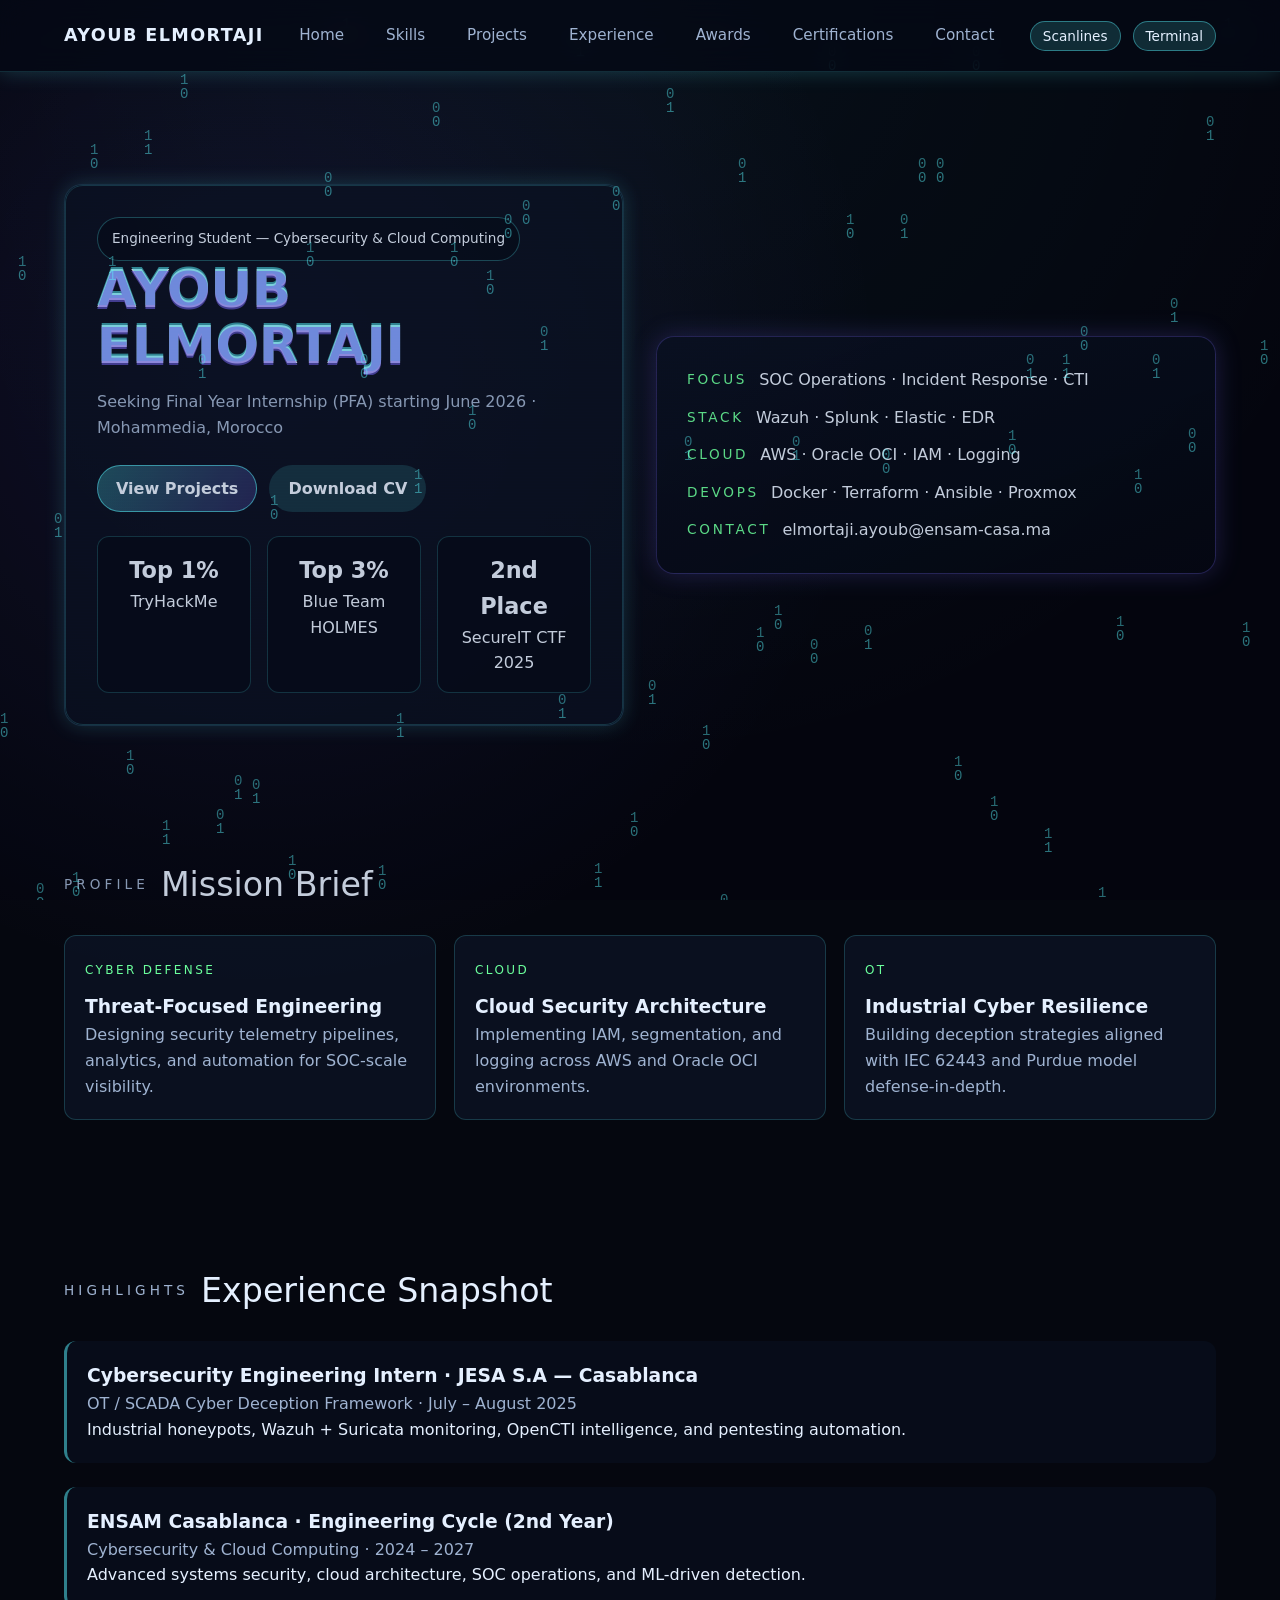
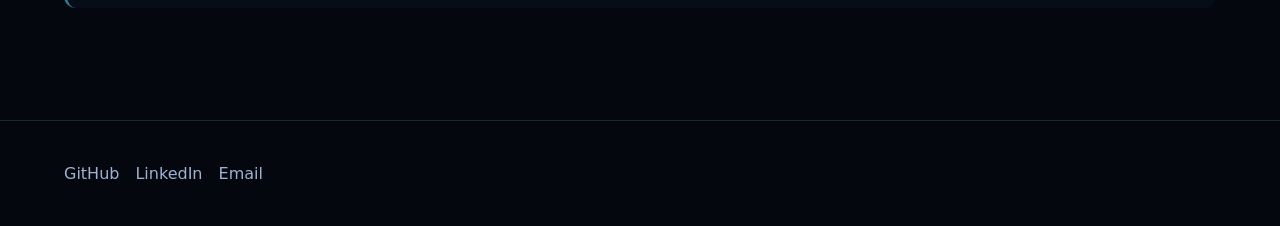
==== index.html @ a6d37e31 "Add cybersecurity portfolio site" ====
<!-- README: Cybersecurity & Cloud Computing portfolio for Ayoub ELMORTAJI. Open this file directly in your browser. -->
<!DOCTYPE html>
<html lang="en">
<head>
  <meta charset="UTF-8">
  <meta name="viewport" content="width=device-width, initial-scale=1.0">
  <meta name="description" content="Ayoub ELMORTAJI — Cybersecurity & Cloud Computing portfolio. SOC, cloud, and security engineering projects.">
  <meta name="keywords" content="cybersecurity, cloud computing, SOC, SIEM, OT, SCADA, portfolio">
  <meta name="author" content="Ayoub ELMORTAJI">
  <title>Ayoub ELMORTAJI | Cybersecurity & Cloud Computing</title>
  <link rel="stylesheet" href="assets/css/style.css">
</head>
<body>
  <a class="skip-link" href="#main">Skip to content</a>
  <canvas class="canvas-layer" data-canvas aria-hidden="true"></canvas>
  <div class="scanlines" aria-hidden="true"></div>

  <header class="navbar">
    <div class="brand">Ayoub ELMORTAJI</div>
    <nav aria-label="Primary">
      <div class="nav-links">
        <a href="index.html">Home</a>
        <a href="skills.html">Skills</a>
        <a href="projects.html">Projects</a>
        <a href="experience.html">Experience</a>
        <a href="awards.html">Awards</a>
        <a href="certifications.html">Certifications</a>
        <a href="contact.html">Contact</a>
      </div>
    </nav>
    <div class="nav-actions">
      <button class="toggle" type="button" data-scanlines-toggle aria-label="Toggle scanlines">Scanlines</button>
      <button class="toggle" type="button" data-terminal-toggle aria-label="Toggle terminal mode">Terminal</button>
    </div>
  </header>

  <main id="main">
    <section class="container hero">
      <div class="hero-card">
        <p class="badge">Engineering Student — Cybersecurity & Cloud Computing</p>
        <h1 class="hero-title glitch" data-text="Ayoub ELMORTAJI">Ayoub ELMORTAJI</h1>
        <p class="hero-subtitle">Seeking Final Year Internship (PFA) starting June 2026 · Mohammedia, Morocco</p>
        <div class="cta-group">
          <a class="btn primary" href="projects.html">View Projects</a>
          <a class="btn" href="cv.pdf" download>Download CV</a>
        </div>
        <div class="hero-metrics">
          <div class="metric">
            <h3>Top 1%</h3>
            <p>TryHackMe</p>
          </div>
          <div class="metric">
            <h3>Top 3%</h3>
            <p>Blue Team HOLMES</p>
          </div>
          <div class="metric">
            <h3>2nd Place</h3>
            <p>SecureIT CTF 2025</p>
          </div>
        </div>
      </div>
      <div class="hero-visual">
        <ul>
          <li><span>FOCUS</span> SOC Operations · Incident Response · CTI</li>
          <li><span>STACK</span> Wazuh · Splunk · Elastic · EDR</li>
          <li><span>CLOUD</span> AWS · Oracle OCI · IAM · Logging</li>
          <li><span>DEVOPS</span> Docker · Terraform · Ansible · Proxmox</li>
          <li><span>CONTACT</span> elmortaji.ayoub@ensam-casa.ma</li>
        </ul>
      </div>
    </section>

    <section class="section">
      <div class="container">
        <div class="section-title"><span>Profile</span> Mission Brief</div>
        <div class="card-grid">
          <article class="card">
            <div class="tag">Cyber Defense</div>
            <h3>Threat-Focused Engineering</h3>
            <p class="muted">Designing security telemetry pipelines, analytics, and automation for SOC-scale visibility.</p>
          </article>
          <article class="card">
            <div class="tag">Cloud</div>
            <h3>Cloud Security Architecture</h3>
            <p class="muted">Implementing IAM, segmentation, and logging across AWS and Oracle OCI environments.</p>
          </article>
          <article class="card">
            <div class="tag">OT</div>
            <h3>Industrial Cyber Resilience</h3>
            <p class="muted">Building deception strategies aligned with IEC 62443 and Purdue model defense-in-depth.</p>
          </article>
        </div>
      </div>
    </section>

    <section class="section">
      <div class="container">
        <div class="section-title"><span>Highlights</span> Experience Snapshot</div>
        <div class="timeline">
          <div class="timeline-item">
            <h3>Cybersecurity Engineering Intern · JESA S.A — Casablanca</h3>
            <p class="muted">OT / SCADA Cyber Deception Framework · July – August 2025</p>
            <p>Industrial honeypots, Wazuh + Suricata monitoring, OpenCTI intelligence, and pentesting automation.</p>
          </div>
          <div class="timeline-item">
            <h3>ENSAM Casablanca · Engineering Cycle (2nd Year)</h3>
            <p class="muted">Cybersecurity & Cloud Computing · 2024 – 2027</p>
            <p>Advanced systems security, cloud architecture, SOC operations, and ML-driven detection.</p>
          </div>
        </div>
      </div>
    </section>
  </main>

  <footer class="footer">
    <div class="container footer-links">
      <a href="https://github.com/AyoubElmortaji" target="_blank" rel="noreferrer">GitHub</a>
      <a href="https://www.linkedin.com/in/ayoub-elmortaji-805ab1250" target="_blank" rel="noreferrer">LinkedIn</a>
      <a href="mailto:elmortaji.ayoub@ensam-casa.ma">Email</a>
    </div>
  </footer>

  <div class="terminal-overlay" role="dialog" aria-label="Terminal mode">
    <div class="terminal-header">
      Terminal Mode
      <span>ESC</span>
    </div>
    <div class="terminal-body" data-terminal-body></div>
    <div class="terminal-input">
      <span>&gt;</span>
      <input type="text" data-terminal-input aria-label="Terminal input" placeholder="Type a command">
    </div>
  </div>

  <div class="palette" role="dialog" aria-label="Command palette">
    <div class="palette-panel">
      <input type="text" data-palette-input placeholder="Type to navigate..." aria-label="Command palette input">
      <div class="palette-results" data-palette-results></div>
    </div>
  </div>

  <script src="assets/js/main.js"></script>
</body>
</html>
---- assets/css/style.css ----
:root {
  --bg: #05070f;
  --bg-alt: #0a1222;
  --card: rgba(12, 20, 38, 0.75);
  --border: rgba(96, 212, 255, 0.2);
  --text: #e5f0ff;
  --muted: #9fb3d1;
  --cyan: #58f6ff;
  --green: #6bff9c;
  --violet: #7a6cff;
  --shadow: 0 0 20px rgba(88, 246, 255, 0.2);
  --radius-lg: 18px;
  --radius-md: 12px;
  --radius-sm: 8px;
  --nav-height: 72px;
}

* {
  box-sizing: border-box;
  margin: 0;
  padding: 0;
}

html {
  scroll-behavior: smooth;
}

body {
  font-family: system-ui, -apple-system, BlinkMacSystemFont, "Segoe UI", sans-serif;
  background: radial-gradient(circle at top, rgba(88, 246, 255, 0.05), transparent 40%),
    radial-gradient(circle at 20% 20%, rgba(122, 108, 255, 0.12), transparent 35%),
    var(--bg);
  color: var(--text);
  min-height: 100vh;
  line-height: 1.6;
}

img {
  max-width: 100%;
  display: block;
}

a {
  color: inherit;
  text-decoration: none;
}

ul {
  list-style: none;
}

button,
input,
textarea {
  font-family: inherit;
  color: inherit;
}

.skip-link {
  position: absolute;
  left: -999px;
  top: auto;
  width: 1px;
  height: 1px;
  overflow: hidden;
}

.skip-link:focus {
  left: 16px;
  top: 16px;
  width: auto;
  height: auto;
  padding: 8px 12px;
  background: var(--cyan);
  color: #02151d;
  border-radius: var(--radius-sm);
  z-index: 1000;
}

.navbar {
  position: fixed;
  top: 0;
  left: 0;
  right: 0;
  height: var(--nav-height);
  display: flex;
  align-items: center;
  justify-content: space-between;
  padding: 0 5vw;
  backdrop-filter: blur(14px);
  background: rgba(5, 9, 20, 0.75);
  border-bottom: 1px solid rgba(88, 246, 255, 0.15);
  z-index: 100;
  box-shadow: var(--shadow);
}

.brand {
  font-weight: 700;
  font-size: 1.1rem;
  letter-spacing: 0.08em;
  text-transform: uppercase;
}

.nav-links {
  display: flex;
  gap: 18px;
}

.nav-links a {
  font-size: 0.95rem;
  color: var(--muted);
  padding: 8px 12px;
  border-radius: 999px;
  transition: all 0.3s ease;
}

.nav-links a:hover,
.nav-links a:focus {
  color: var(--text);
  background: rgba(88, 246, 255, 0.15);
  box-shadow: 0 0 15px rgba(88, 246, 255, 0.3);
}

.nav-actions {
  display: flex;
  align-items: center;
  gap: 12px;
}

.toggle {
  background: rgba(88, 246, 255, 0.15);
  border: 1px solid rgba(88, 246, 255, 0.4);
  padding: 6px 12px;
  border-radius: 999px;
  cursor: pointer;
  font-size: 0.85rem;
  transition: all 0.3s ease;
}

.toggle:hover,
.toggle:focus {
  box-shadow: 0 0 12px rgba(88, 246, 255, 0.4);
}

main {
  padding-top: calc(var(--nav-height) + 32px);
}

.container {
  width: min(1200px, 90vw);
  margin: 0 auto;
}

.section {
  padding: 72px 0;
}

.section-title {
  font-size: clamp(1.8rem, 2.6vw, 2.6rem);
  margin-bottom: 24px;
  display: flex;
  align-items: center;
  gap: 12px;
}

.section-title span {
  font-size: 0.85rem;
  color: var(--muted);
  text-transform: uppercase;
  letter-spacing: 0.3em;
}

.hero {
  display: grid;
  grid-template-columns: repeat(auto-fit, minmax(280px, 1fr));
  gap: 32px;
  align-items: center;
  padding: 80px 0 60px;
}

.hero-card {
  background: var(--card);
  border: 1px solid var(--border);
  padding: 32px;
  border-radius: var(--radius-lg);
  box-shadow: var(--shadow);
  position: relative;
  overflow: hidden;
}

.hero-card::after {
  content: "";
  position: absolute;
  inset: 0;
  border: 1px solid rgba(88, 246, 255, 0.2);
  border-radius: var(--radius-lg);
  pointer-events: none;
}

.hero-title {
  font-size: clamp(2.4rem, 4vw, 3.6rem);
  line-height: 1.1;
  margin-bottom: 16px;
  text-transform: uppercase;
  position: relative;
}

.glitch {
  position: relative;
}

.glitch::before,
.glitch::after {
  content: attr(data-text);
  position: absolute;
  left: 0;
  width: 100%;
  overflow: hidden;
  clip-path: inset(0 0 0 0);
}

.glitch::before {
  top: -2px;
  color: var(--cyan);
  opacity: 0.6;
  animation: glitch 3s infinite;
}

.glitch::after {
  top: 2px;
  color: var(--violet);
  opacity: 0.6;
  animation: glitch 2.4s infinite;
}

@keyframes glitch {
  0% { clip-path: inset(0 0 90% 0); }
  20% { clip-path: inset(10% 0 60% 0); }
  40% { clip-path: inset(30% 0 30% 0); }
  60% { clip-path: inset(50% 0 10% 0); }
  80% { clip-path: inset(20% 0 70% 0); }
  100% { clip-path: inset(0 0 90% 0); }
}

.hero-subtitle {
  color: var(--muted);
  margin-bottom: 24px;
}

.cta-group {
  display: flex;
  flex-wrap: wrap;
  gap: 12px;
}

.btn {
  display: inline-flex;
  align-items: center;
  justify-content: center;
  gap: 8px;
  padding: 10px 18px;
  border-radius: 999px;
  border: 1px solid transparent;
  background: rgba(88, 246, 255, 0.15);
  color: var(--text);
  font-weight: 600;
  transition: all 0.3s ease;
}

.btn.primary {
  background: linear-gradient(120deg, rgba(88, 246, 255, 0.3), rgba(122, 108, 255, 0.25));
  border: 1px solid rgba(88, 246, 255, 0.6);
}

.btn:hover,
.btn:focus {
  transform: translateY(-2px);
  box-shadow: 0 0 18px rgba(88, 246, 255, 0.4);
}

.hero-metrics {
  display: grid;
  grid-template-columns: repeat(auto-fit, minmax(140px, 1fr));
  gap: 16px;
  margin-top: 24px;
}

.metric {
  background: rgba(8, 14, 28, 0.8);
  border: 1px solid rgba(88, 246, 255, 0.2);
  padding: 16px;
  border-radius: var(--radius-md);
  text-align: center;
}

.metric h3 {
  font-size: 1.4rem;
}

.card-grid {
  display: grid;
  gap: 18px;
  grid-template-columns: repeat(auto-fit, minmax(240px, 1fr));
}

.card {
  background: var(--card);
  border: 1px solid rgba(88, 246, 255, 0.18);
  border-radius: var(--radius-md);
  padding: 20px;
  transition: all 0.3s ease;
  position: relative;
}

.muted {
  color: var(--muted);
}

.card:hover {
  transform: translateY(-4px);
  box-shadow: 0 0 18px rgba(88, 246, 255, 0.25);
}

.card .tag {
  display: inline-block;
  margin-bottom: 12px;
  font-size: 0.75rem;
  letter-spacing: 0.2em;
  text-transform: uppercase;
  color: var(--green);
}

.badge {
  display: inline-flex;
  align-items: center;
  gap: 8px;
  padding: 10px 14px;
  border-radius: 999px;
  border: 1px solid rgba(88, 246, 255, 0.3);
  background: rgba(8, 14, 28, 0.6);
  font-size: 0.85rem;
}

.timeline {
  display: grid;
  gap: 24px;
}

.timeline-item {
  padding: 20px;
  border-left: 3px solid rgba(88, 246, 255, 0.5);
  background: rgba(8, 14, 28, 0.8);
  border-radius: var(--radius-md);
}

.project-search {
  display: flex;
  flex-wrap: wrap;
  gap: 12px;
  align-items: center;
  margin-bottom: 24px;
}

.input {
  flex: 1;
  min-width: 200px;
  padding: 10px 14px;
  border-radius: var(--radius-sm);
  border: 1px solid rgba(88, 246, 255, 0.3);
  background: rgba(8, 14, 28, 0.8);
}

.filters {
  display: flex;
  flex-wrap: wrap;
  gap: 8px;
}

.filter-btn {
  padding: 8px 14px;
  border-radius: 999px;
  border: 1px solid rgba(88, 246, 255, 0.3);
  background: rgba(8, 14, 28, 0.8);
  cursor: pointer;
  transition: all 0.3s ease;
  font-size: 0.85rem;
}

.filter-btn.active {
  background: rgba(88, 246, 255, 0.25);
  color: var(--text);
  box-shadow: 0 0 14px rgba(88, 246, 255, 0.35);
}

.footer {
  padding: 40px 0;
  border-top: 1px solid rgba(88, 246, 255, 0.15);
  margin-top: 40px;
}

.footer-links {
  display: flex;
  gap: 16px;
  flex-wrap: wrap;
  color: var(--muted);
}

.scanlines {
  position: fixed;
  inset: 0;
  pointer-events: none;
  background: repeating-linear-gradient(
    to bottom,
    rgba(255, 255, 255, 0.03),
    rgba(255, 255, 255, 0.03) 1px,
    transparent 1px,
    transparent 3px
  );
  mix-blend-mode: soft-light;
  opacity: 0.3;
  z-index: 50;
}

.scanlines.hidden {
  opacity: 0;
}

.terminal-overlay {
  position: fixed;
  right: 24px;
  bottom: 24px;
  width: min(360px, 85vw);
  background: rgba(7, 12, 22, 0.95);
  border: 1px solid rgba(88, 246, 255, 0.3);
  border-radius: var(--radius-md);
  box-shadow: 0 0 24px rgba(88, 246, 255, 0.25);
  z-index: 120;
  display: none;
  flex-direction: column;
}

.terminal-overlay.active {
  display: flex;
}

.terminal-header {
  padding: 12px 16px;
  border-bottom: 1px solid rgba(88, 246, 255, 0.2);
  font-weight: 600;
  display: flex;
  justify-content: space-between;
  align-items: center;
}

.terminal-body {
  padding: 12px 16px;
  max-height: 220px;
  overflow-y: auto;
  font-size: 0.85rem;
  color: var(--muted);
}

.terminal-input {
  display: flex;
  align-items: center;
  gap: 8px;
  padding: 12px 16px;
  border-top: 1px solid rgba(88, 246, 255, 0.2);
}

.terminal-input input {
  background: transparent;
  border: none;
  outline: none;
  flex: 1;
}

.palette {
  position: fixed;
  inset: 0;
  background: rgba(2, 4, 12, 0.7);
  display: none;
  align-items: center;
  justify-content: center;
  z-index: 140;
}

.palette.active {
  display: flex;
}

.palette-panel {
  width: min(520px, 90vw);
  background: rgba(8, 14, 28, 0.95);
  border: 1px solid rgba(88, 246, 255, 0.4);
  border-radius: var(--radius-md);
  box-shadow: 0 0 24px rgba(88, 246, 255, 0.35);
  padding: 18px;
}

.palette-panel input {
  width: 100%;
  padding: 10px 14px;
  border-radius: var(--radius-sm);
  border: 1px solid rgba(88, 246, 255, 0.3);
  background: rgba(8, 14, 28, 0.9);
  margin-bottom: 12px;
}

.palette-results {
  display: grid;
  gap: 8px;
}

.palette-results button {
  background: rgba(12, 20, 38, 0.8);
  border: 1px solid rgba(88, 246, 255, 0.2);
  padding: 10px 12px;
  border-radius: var(--radius-sm);
  text-align: left;
  cursor: pointer;
}

.canvas-layer {
  position: fixed;
  inset: 0;
  z-index: 10;
  pointer-events: none;
}

.hero-visual {
  position: relative;
  padding: 30px;
  border-radius: var(--radius-lg);
  border: 1px solid rgba(122, 108, 255, 0.3);
  background: linear-gradient(160deg, rgba(12, 20, 38, 0.85), rgba(6, 10, 20, 0.9));
  box-shadow: 0 0 25px rgba(122, 108, 255, 0.25);
}

.hero-visual ul {
  display: grid;
  gap: 12px;
}

.hero-visual li {
  display: flex;
  align-items: center;
  gap: 12px;
}

.hero-visual span {
  color: var(--green);
  font-size: 0.85rem;
  letter-spacing: 0.2em;
}

.architecture {
  display: grid;
  gap: 16px;
}

.architecture-row {
  display: grid;
  grid-template-columns: repeat(auto-fit, minmax(160px, 1fr));
  gap: 12px;
}

.architecture-node {
  padding: 14px;
  border: 1px dashed rgba(88, 246, 255, 0.4);
  border-radius: var(--radius-sm);
  text-align: center;
  background: rgba(8, 14, 28, 0.8);
}

.form {
  display: grid;
  gap: 12px;
}

.form textarea {
  min-height: 120px;
  resize: vertical;
}

.copy-btn {
  padding: 8px 12px;
  border-radius: 999px;
  border: 1px solid rgba(88, 246, 255, 0.4);
  background: rgba(8, 14, 28, 0.8);
  cursor: pointer;
  font-size: 0.8rem;
}

@media (max-width: 880px) {
  .nav-links {
    display: none;
  }
}

@media (prefers-reduced-motion: reduce) {
  * {
    animation: none !important;
    transition: none !important;
  }
}
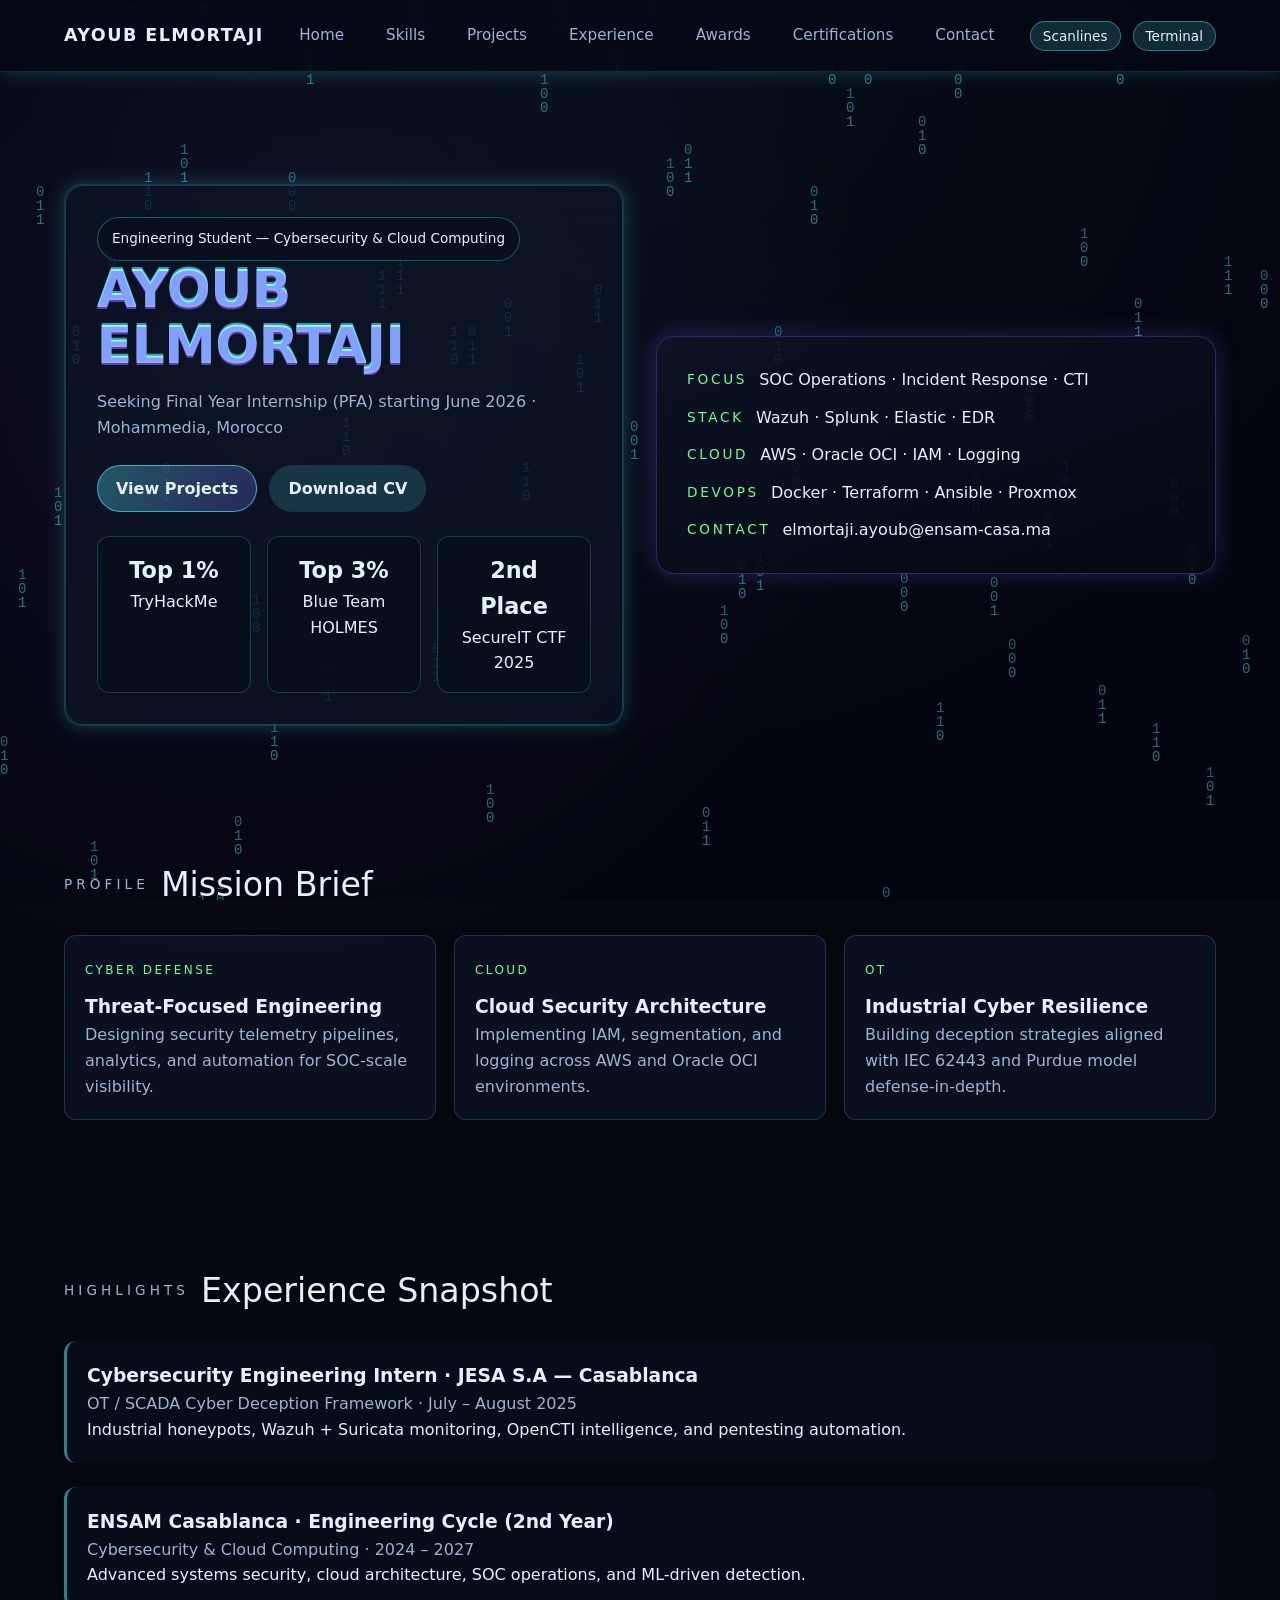
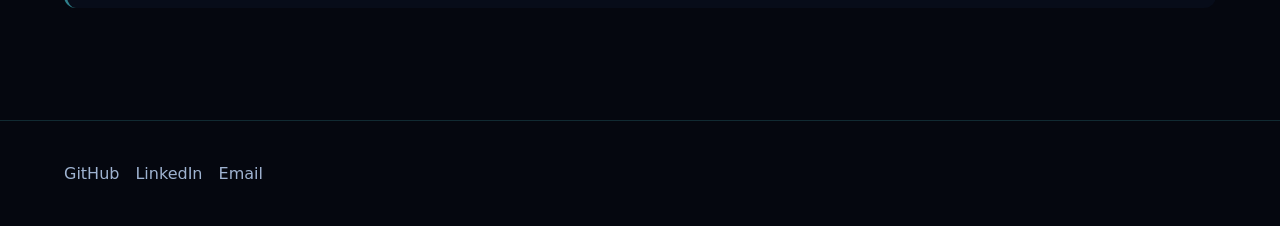
==== commit c30a6c9f: "Fix mobile nav media query" ====
--- a/index.html
+++ b/index.html
@@ -29,6 +29,7 @@
       </div>
     </nav>
     <div class="nav-actions">
+      <button class="nav-toggle" type="button" data-nav-toggle aria-label="Toggle navigation" aria-expanded="false">Menu</button>
       <button class="toggle" type="button" data-scanlines-toggle aria-label="Toggle scanlines">Scanlines</button>
       <button class="toggle" type="button" data-terminal-toggle aria-label="Toggle terminal mode">Terminal</button>
     </div>
--- a/assets/css/style.css
+++ b/assets/css/style.css
@@ -33,6 +33,7 @@
   color: var(--text);
   min-height: 100vh;
   line-height: 1.6;
+  position: relative;
 }
 
 img {
@@ -90,8 +91,8 @@
   backdrop-filter: blur(14px);
   background: rgba(5, 9, 20, 0.75);
   border-bottom: 1px solid rgba(88, 246, 255, 0.15);
-  z-index: 100;
   box-shadow: var(--shadow);
+  z-index: 120;
 }
 
 .brand {
@@ -125,6 +126,16 @@
   display: flex;
   align-items: center;
   gap: 12px;
+}
+
+.nav-toggle {
+  display: none;
+  background: rgba(88, 246, 255, 0.2);
+  border: 1px solid rgba(88, 246, 255, 0.4);
+  padding: 8px 14px;
+  border-radius: 999px;
+  font-size: 0.85rem;
+  cursor: pointer;
 }
 
 .toggle {
@@ -144,6 +155,8 @@
 
 main {
   padding-top: calc(var(--nav-height) + 32px);
+  position: relative;
+  z-index: 20;
 }
 
 .container {
@@ -396,6 +409,8 @@
   padding: 40px 0;
   border-top: 1px solid rgba(88, 246, 255, 0.15);
   margin-top: 40px;
+  position: relative;
+  z-index: 20;
 }
 
 .footer-links {
@@ -418,7 +433,7 @@
   );
   mix-blend-mode: soft-light;
   opacity: 0.3;
-  z-index: 50;
+  z-index: 40;
 }
 
 .scanlines.hidden {
@@ -524,7 +539,7 @@
 .canvas-layer {
   position: fixed;
   inset: 0;
-  z-index: 10;
+  z-index: 0;
   pointer-events: none;
 }
 
@@ -594,7 +609,38 @@
 
 @media (max-width: 880px) {
   .nav-links {
-    display: none;
+    position: fixed;
+    top: var(--nav-height);
+    right: 16px;
+    left: 16px;
+    background: rgba(7, 12, 24, 0.96);
+    border: 1px solid rgba(88, 246, 255, 0.2);
+    border-radius: var(--radius-md);
+    padding: 16px;
+    display: grid;
+    gap: 8px;
+    transform: translateY(-12px);
+    opacity: 0;
+    pointer-events: none;
+    transition: all 0.3s ease;
+  }
+
+  body.nav-open .nav-links {
+    transform: translateY(0);
+    opacity: 1;
+    pointer-events: auto;
+  }
+
+  .nav-links a {
+    padding: 10px 12px;
+    border-radius: var(--radius-sm);
+    background: rgba(12, 20, 38, 0.7);
+  }
+
+  .nav-toggle {
+    display: inline-flex;
+    align-items: center;
+    justify-content: center;
   }
 }
 
